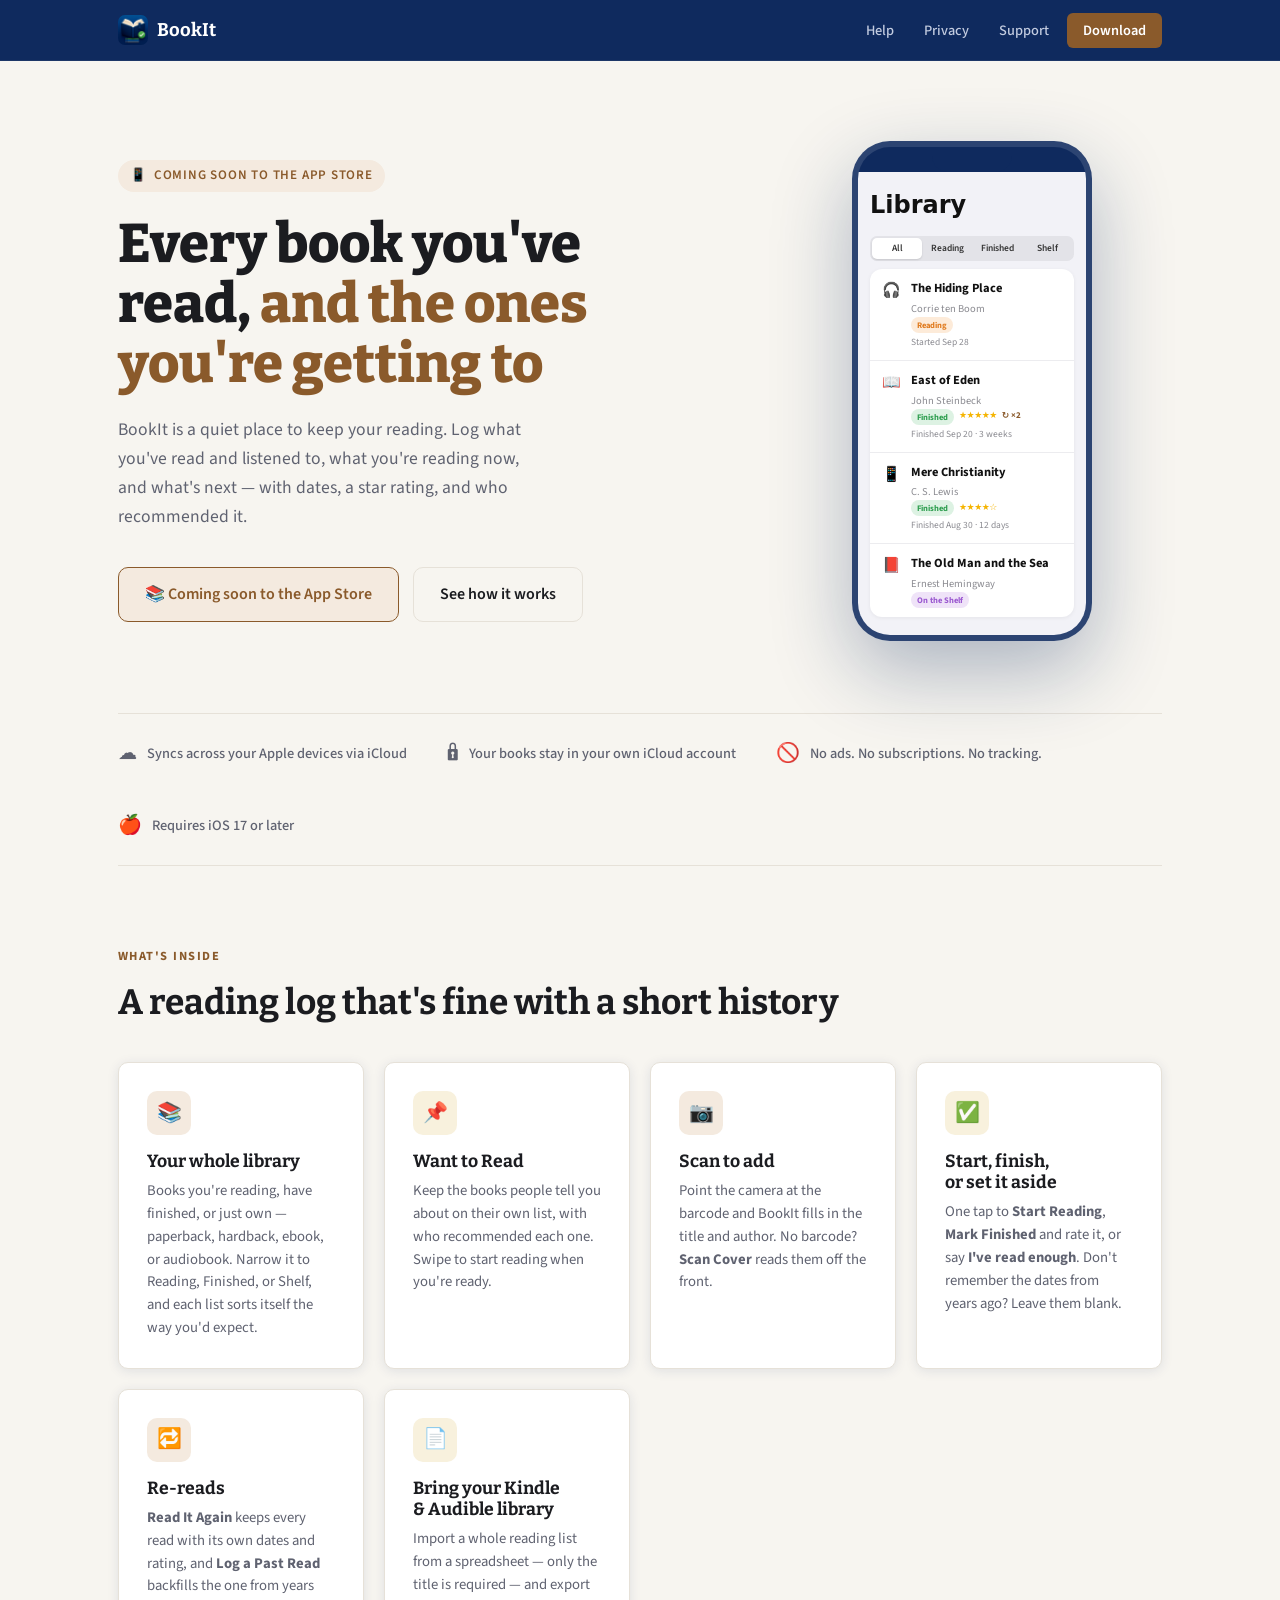
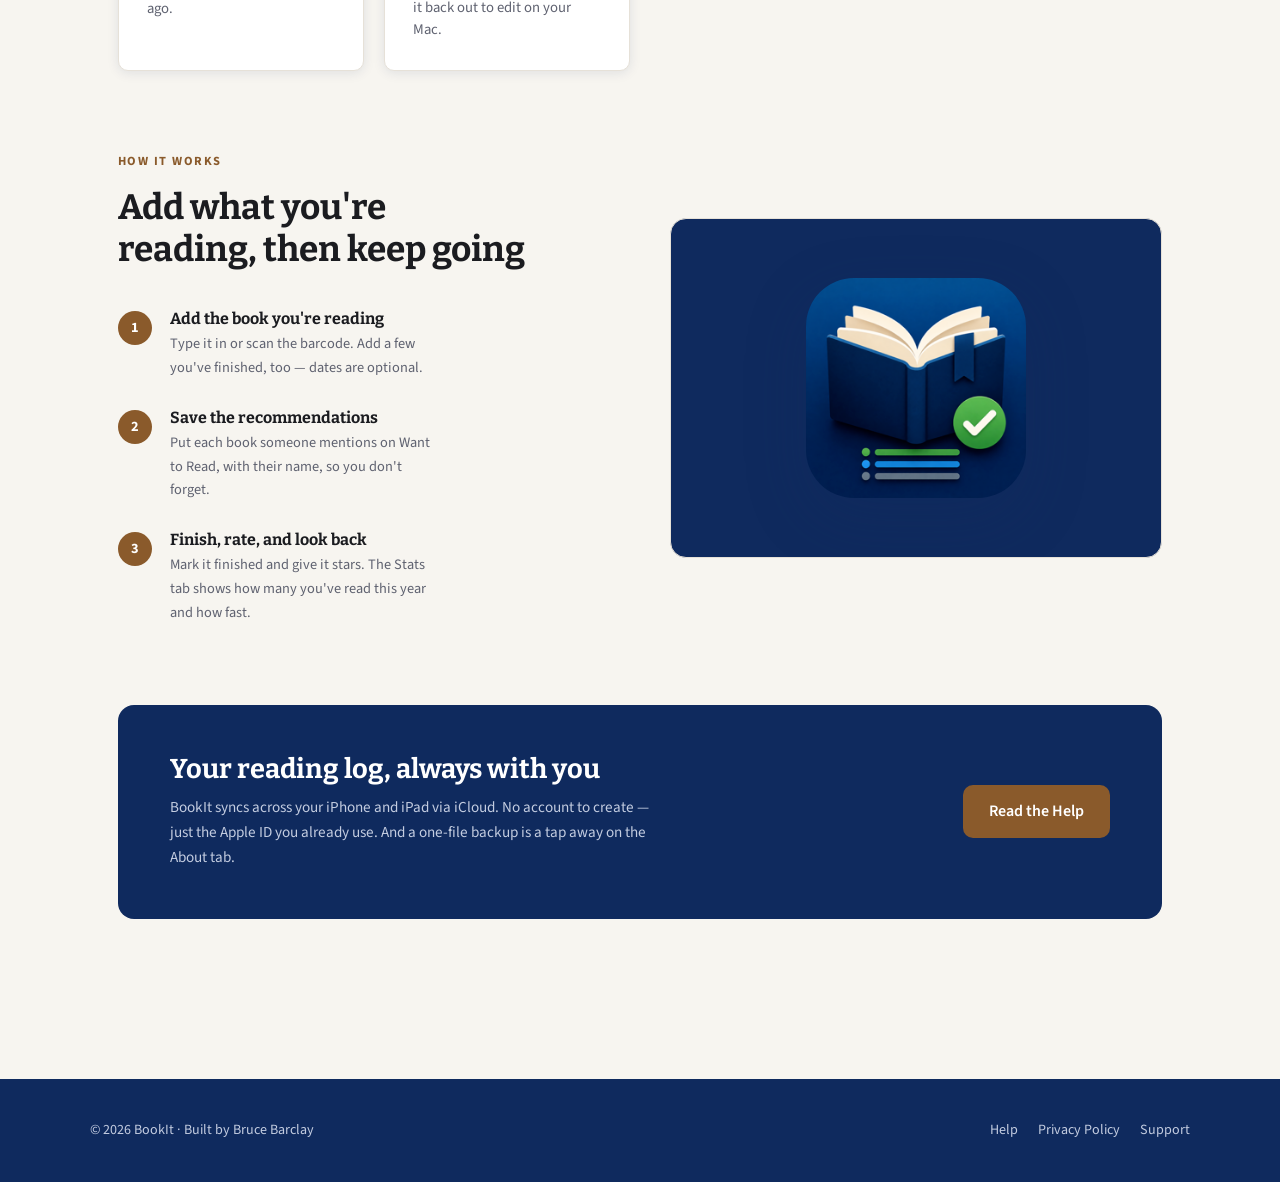
==== index.html @ 01c16d28 "Initial commit" ====
<!DOCTYPE html>
<html lang="en">
<head>
<meta charset="UTF-8">
<meta name="viewport" content="width=device-width, initial-scale=1.0">
<title>BookIt</title>
<meta name="description" content="A personal reading log. Keep track of the books you've read, are reading, listened to, or want to get to — with dates, star ratings, re-reads, and who recommended each one.">
<link rel="icon" type="image/png" href="images/favicon.png">
<link rel="apple-touch-icon" href="images/apple-touch-icon.png">
<link rel="stylesheet" href="style.css">
<style>
/* ── Hero ── */
.hero {
  display: grid;
  grid-template-columns: 1fr 380px;
  gap: 60px;
  align-items: center;
  padding: 80px 0 72px;
}

.hero-tag {
  display: inline-flex;
  align-items: center;
  gap: 7px;
  background: var(--ember-pale);
  color: var(--ember);
  font-size: .82rem;
  font-weight: 600;
  letter-spacing: .06em;
  text-transform: uppercase;
  padding: 5px 12px;
  border-radius: 20px;
  margin-bottom: 22px;
}

.hero h1 {
  font-size: clamp(2.2rem, 4.5vw, 3.4rem);
  font-weight: 800;
  line-height: 1.1;
  margin-bottom: 22px;
  color: var(--ink);
}

.hero h1 em {
  font-style: normal;
  color: var(--ember);
}

.hero-sub {
  font-size: 1.1rem;
  color: var(--ink-muted);
  max-width: 46ch;
  margin-bottom: 36px;
}

.hero-actions {
  display: flex;
  gap: 14px;
  flex-wrap: wrap;
  align-items: center;
}

.btn-soon {
  background: var(--ember-pale);
  color: var(--ember);
  border: 1.5px solid var(--ember);
  cursor: default;
}
.btn-soon:hover { transform: none; box-shadow: none; }

.hero-phone {
  position: relative;
  display: flex;
  justify-content: center;
}

.phone-frame {
  width: 240px;
  background: var(--nav-bg);
  border-radius: 38px;
  border: 6px solid rgba(255,255,255,.12);
  box-shadow: 0 30px 80px rgba(15,42,94,.32), 0 0 0 1px rgba(255,255,255,.04);
  position: relative;
  overflow: hidden;
  display: flex;
  flex-direction: column;
}

.phone-notch {
  width: 80px;
  height: 26px;
  background: var(--nav-bg);
  border-radius: 0 0 16px 16px;
  align-self: center;
  margin-top: -1px;
  flex-shrink: 0;
  position: relative;
  z-index: 2;
}

/* The mock screen is always light, like the app in light mode. */
.phone-screen {
  flex: 1;
  background: #F2F2F7;
  padding: 14px 12px 18px;
  overflow: hidden;
}

.mock-title {
  font-family: system-ui, sans-serif;
  font-size: 24px;
  font-weight: 800;
  color: #111;
  margin-bottom: 10px;
}

.mock-list {
  background: white;
  border-radius: 12px;
  box-shadow: 0 1px 4px rgba(0,0,0,.06);
  overflow: hidden;
}

.mock-row {
  display: flex;
  gap: 9px;
  padding: 9px 10px;
  border-bottom: 1px solid #ECECEF;
  align-items: center;
}
.mock-row:last-child { border-bottom: none; }

.mock-thumb {
  width: 34px; height: 34px;
  border-radius: 7px;
  flex-shrink: 0;
  display: grid;
  place-items: center;
  font-size: 17px;
}
.thumb-a { background: linear-gradient(135deg, #7A3A1A, #C4672A); }
.thumb-b { background: linear-gradient(135deg, #B07A2A, #E8B860); }
.thumb-c { background: linear-gradient(135deg, #4A2412, #8E4A22); }

.mock-body { flex: 1; min-width: 0; }
.mock-top {
  display: flex;
  align-items: center;
  gap: 5px;
}
.mock-meat {
  font-size: 12.5px;
  font-weight: 700;
  color: #111;
  white-space: nowrap;
}
.mock-pill {
  font-size: 8.5px;
  font-weight: 700;
  padding: 1px 6px;
  border-radius: 8px;
}
.pill-reading  { background: #FDEBD9; color: #E07B1F; }
.pill-finished { background: #DDF2E3; color: #2E9E4F; }
.pill-shelf    { background: #EFE3F8; color: #9B59D0; }
.mock-stars {
  font-size: 9px;
  color: #F5B400;
  letter-spacing: -.5px;
  white-space: nowrap;
}
.mock-tag {
  font-size: 9px;
  font-weight: 700;
  color: #8A5A2B;
  white-space: nowrap;
}
.mock-icon {
  width: 22px;
  flex-shrink: 0;
  font-size: 15px;
  text-align: center;
  align-self: flex-start;
  padding-top: 1px;
}
.mock-seg {
  display: flex;
  background: #E3E3E8;
  border-radius: 7px;
  padding: 2px;
  margin-bottom: 8px;
}
.mock-seg span {
  flex: 1;
  text-align: center;
  font-size: 9.5px;
  font-weight: 600;
  color: #333;
  padding: 3px 0;
  border-radius: 5px;
}
.mock-seg .on { background: #fff; box-shadow: 0 1px 2px rgba(0,0,0,.12); }
.mock-sub {
  font-size: 10.5px;
  color: #8A8A90;
  margin-top: 1px;
  white-space: nowrap;
  overflow: hidden;
  text-overflow: ellipsis;
}
.mock-meta {
  font-size: 9.5px;
  color: #8A8A90;
  margin-top: 2px;
  white-space: nowrap;
  overflow: hidden;
  text-overflow: ellipsis;
}

/* ── Trust bar ── */
.trust-bar {
  border-top: 1px solid var(--border);
  border-bottom: 1px solid var(--border);
  padding: 24px 0;
  display: flex;
  gap: 40px;
  flex-wrap: wrap;
  align-items: center;
}
.trust-item {
  display: flex;
  align-items: center;
  gap: 10px;
  font-size: .9rem;
  color: var(--ink-muted);
  font-weight: 500;
}
.trust-icon { font-size: 1.2rem; }

/* ── Features ── */
.features { padding: 80px 0 0; }
.features-grid {
  display: grid;
  grid-template-columns: repeat(auto-fit, minmax(240px, 1fr));
  gap: 20px;
}
.feature-card {
  background: var(--surface);
  border: 1px solid var(--border);
  border-radius: var(--radius);
  padding: 28px;
  box-shadow: var(--shadow);
}
.feature-icon {
  width: 44px; height: 44px;
  border-radius: 10px;
  display: grid;
  place-items: center;
  font-size: 1.25rem;
  margin-bottom: 16px;
}
.icon-ember { background: var(--ember-pale); }
.icon-flame { background: var(--flame-light); }

.feature-card h3 {
  font-size: 1.1rem;
  margin-bottom: 8px;
}
.feature-card p {
  font-size: .92rem;
  color: var(--ink-muted);
  line-height: 1.55;
}

/* ── How it works ── */
.how {
  padding: 80px 0 0;
  display: grid;
  grid-template-columns: 1fr 1fr;
  gap: 60px;
  align-items: center;
}
.how-steps { display: flex; flex-direction: column; gap: 28px; }
.step {
  display: flex;
  gap: 18px;
  align-items: flex-start;
}
.step-num {
  width: 34px; height: 34px;
  border-radius: 50%;
  background: var(--ember);
  color: white;
  font-weight: 700;
  font-size: .9rem;
  display: grid;
  place-items: center;
  flex-shrink: 0;
  margin-top: 2px;
}
.step-body h4 { font-size: 1rem; margin-bottom: 4px; }
.step-body p  { font-size: .9rem; color: var(--ink-muted); max-width: 38ch; }

.how-visual {
  background: var(--char-deep);
  border-radius: 16px;
  height: 340px;
  display: grid;
  place-items: center;
  border: 1px solid var(--border);
  overflow: hidden;
}
.how-visual img {
  width: 220px;
  height: 220px;
  border-radius: 48px;
  box-shadow: 0 20px 60px rgba(15,42,94,.30);
}

/* ── iCloud band ── */
.icloud-band {
  margin-top: 80px;
  background: var(--char-deep);
  border-radius: 16px;
  padding: 48px 52px;
  display: flex;
  gap: 40px;
  align-items: center;
  justify-content: space-between;
  flex-wrap: wrap;
}
.icloud-band h2 {
  color: white;
  font-size: 1.7rem;
  margin-bottom: 10px;
}
.icloud-band p {
  color: #C3CCE0;
  font-size: .95rem;
}
.icloud-band .btn-primary { white-space: nowrap; }

/* ── Responsive ── */
@media (max-width: 760px) {
  .hero { grid-template-columns: 1fr; padding-top: 56px; }
  .hero-phone { display: none; }
  .how { grid-template-columns: 1fr; }
  .how-visual { display: none; }
  .icloud-band { padding: 32px 24px; }
}
</style>
</head>
<body>

<nav class="site-nav" aria-label="Site navigation">
  <div class="nav-inner">
    <a href="index.html" class="nav-logo">
      <img src="images/icon.png" alt="" class="nav-logo-icon">
      BookIt
    </a>
    <ul class="nav-links">
      <li><a href="help.html">Help</a></li>
      <li><a href="privacy.html">Privacy</a></li>
      <li><a href="support.html">Support</a></li>
      <li><a href="#download" class="nav-cta">Download</a></li>
    </ul>
  </div>
</nav>

<main>
<div class="page-content">

  <!-- Hero -->
  <section class="hero">
    <div class="hero-copy">
      <div class="hero-tag">
        <span>📱</span> Coming soon to the App Store
      </div>
      <h1>Every book you've read, <em>and the ones you're getting to</em></h1>
      <p class="hero-sub">BookIt is a quiet place to keep your reading. Log what you've read and listened to, what you're reading now, and what's next — with dates, a star rating, and who recommended it.</p>
      <div class="hero-actions" id="download">
        <!-- TODO at release: swap for the real App Store link, like PrayIt's
             <a href="https://apps.apple.com/us/app/bookit/id…" class="btn btn-primary" target="_blank" rel="noopener">⬇ Download on the App Store</a> -->
        <span class="btn btn-soon" aria-label="BookIt is coming soon to the App Store">📚 Coming soon to the App Store</span>
        <a href="help.html" class="btn btn-ghost">See how it works</a>
      </div>
    </div>

    <div class="hero-phone" aria-hidden="true">
      <div class="phone-frame">
        <div class="phone-notch"></div>
        <div class="phone-screen">
          <div class="mock-title">Library</div>
          <div class="mock-seg"><span class="on">All</span><span>Reading</span><span>Finished</span><span>Shelf</span></div>
          <div class="mock-list">
            <div class="mock-row">
              <div class="mock-icon">🎧</div>
              <div class="mock-body">
                <div class="mock-meat">The Hiding Place</div>
                <div class="mock-sub">Corrie ten Boom</div>
                <div class="mock-top"><span class="mock-pill pill-reading">Reading</span></div>
                <div class="mock-meta">Started Sep 28</div>
              </div>
            </div>
            <div class="mock-row">
              <div class="mock-icon">📖</div>
              <div class="mock-body">
                <div class="mock-meat">East of Eden</div>
                <div class="mock-sub">John Steinbeck</div>
                <div class="mock-top"><span class="mock-pill pill-finished">Finished</span><span class="mock-stars">★★★★★</span><span class="mock-tag">↻ ×2</span></div>
                <div class="mock-meta">Finished Sep 20 · 3 weeks</div>
              </div>
            </div>
            <div class="mock-row">
              <div class="mock-icon">📱</div>
              <div class="mock-body">
                <div class="mock-meat">Mere Christianity</div>
                <div class="mock-sub">C. S. Lewis</div>
                <div class="mock-top"><span class="mock-pill pill-finished">Finished</span><span class="mock-stars">★★★★☆</span></div>
                <div class="mock-meta">Finished Aug 30 · 12 days</div>
              </div>
            </div>
            <div class="mock-row">
              <div class="mock-icon">📕</div>
              <div class="mock-body">
                <div class="mock-meat">The Old Man and the Sea</div>
                <div class="mock-sub">Ernest Hemingway</div>
                <div class="mock-top"><span class="mock-pill pill-shelf">On the Shelf</span></div>
              </div>
            </div>
          </div>
        </div>
      </div>
    </div>
  </section>

  <!-- Trust bar -->
  <div class="trust-bar">
    <div class="trust-item"><span class="trust-icon">☁️</span> Syncs across your Apple devices via iCloud</div>
    <div class="trust-item"><span class="trust-icon">🔒</span> Your books stay in your own iCloud account</div>
    <div class="trust-item"><span class="trust-icon">🚫</span> No ads. No subscriptions. No tracking.</div>
    <div class="trust-item"><span class="trust-icon">🍎</span> Requires iOS 17 or later</div>
  </div>

  <!-- Features -->
  <section class="features">
    <p class="eyebrow">What's inside</p>
    <h2 class="section-title">A reading log that's fine with a short history</h2>
    <div class="features-grid">
      <div class="feature-card">
        <div class="feature-icon icon-ember">📚</div>
        <h3>Your whole library</h3>
        <p>Books you're reading, have finished, or just own — paperback, hardback, ebook, or audiobook. Narrow it to Reading, Finished, or Shelf, and each list sorts itself the way you'd expect.</p>
      </div>
      <div class="feature-card">
        <div class="feature-icon icon-flame">📌</div>
        <h3>Want to Read</h3>
        <p>Keep the books people tell you about on their own list, with who recommended each one. Swipe to start reading when you're ready.</p>
      </div>
      <div class="feature-card">
        <div class="feature-icon icon-ember">📷</div>
        <h3>Scan to add</h3>
        <p>Point the camera at the barcode and BookIt fills in the title and author. No barcode? <strong>Scan Cover</strong> reads them off the front.</p>
      </div>
      <div class="feature-card">
        <div class="feature-icon icon-flame">✅</div>
        <h3>Start, finish, or set it aside</h3>
        <p>One tap to <strong>Start Reading</strong>, <strong>Mark Finished</strong> and rate it, or say <strong>I've read enough</strong>. Don't remember the dates from years ago? Leave them blank.</p>
      </div>
      <div class="feature-card">
        <div class="feature-icon icon-ember">🔁</div>
        <h3>Re-reads</h3>
        <p><strong>Read It Again</strong> keeps every read with its own dates and rating, and <strong>Log a Past Read</strong> backfills the one from years ago.</p>
      </div>
      <div class="feature-card">
        <div class="feature-icon icon-flame">📄</div>
        <h3>Bring your Kindle &amp; Audible library</h3>
        <p>Import a whole reading list from a spreadsheet — only the title is required — and export it back out to edit on your Mac.</p>
      </div>
    </div>
  </section>

  <!-- How it works -->
  <section class="how">
    <div>
      <p class="eyebrow">How it works</p>
      <h2 class="section-title">Add what you're reading, then keep going</h2>
      <div class="how-steps">
        <div class="step">
          <div class="step-num">1</div>
          <div class="step-body">
            <h4>Add the book you're reading</h4>
            <p>Type it in or scan the barcode. Add a few you've finished, too — dates are optional.</p>
          </div>
        </div>
        <div class="step">
          <div class="step-num">2</div>
          <div class="step-body">
            <h4>Save the recommendations</h4>
            <p>Put each book someone mentions on Want to Read, with their name, so you don't forget.</p>
          </div>
        </div>
        <div class="step">
          <div class="step-num">3</div>
          <div class="step-body">
            <h4>Finish, rate, and look back</h4>
            <p>Mark it finished and give it stars. The Stats tab shows how many you've read this year and how fast.</p>
          </div>
        </div>
      </div>
    </div>
    <div class="how-visual" aria-hidden="true"><img src="images/icon.png" alt=""></div>
  </section>

  <!-- iCloud band -->
  <div class="icloud-band">
    <div>
      <h2>Your reading log, always with you</h2>
      <p>BookIt syncs across your iPhone and iPad via iCloud. No account to create — just the Apple ID you already use. And a one-file backup is a tap away on the About tab.</p>
    </div>
    <a href="help.html" class="btn btn-primary">Read the Help</a>
  </div>

</div>
</main>

<footer class="site-footer">
  <div class="footer-inner">
    <span>© 2026 BookIt · Built by Bruce Barclay</span>
    <ul class="footer-links">
      <li><a href="help.html">Help</a></li>
      <li><a href="privacy.html">Privacy Policy</a></li>
      <li><a href="support.html">Support</a></li>
    </ul>
  </div>
</footer>

</body>
</html>
---- style.css ----
/* BookIt — shared stylesheet
   Same layout system as the GrillIt / PrayIt / RememberIt sites; colors from the BookIt icon
   (navy cover, cream pages) plus the app's brown accent. */

@import url('https://fonts.googleapis.com/css2?family=Bitter:ital,wght@0,500;0,700;0,800;1,500&family=Source+Sans+3:wght@400;500;600;700&display=swap');

/* ── Tokens ── */
:root {
  --ink:         #1B1C20;
  --ink-muted:   #5F6270;
  --char-deep:   #0F2A5E;   /* icon background (navy cover) */
  --ember:       #8A5A2B;   /* app accent (brown) */
  --ember-pale:  #F4EADF;
  --flame:       #C9A54A;   /* page-edge gold */
  --flame-light: #F8F1DD;
  --ground:      #F7F5F0;
  --surface:     #FFFFFF;
  --border:      #E6E1D8;
  --nav-bg:      #0F2A5E;
  --nav-text:    #C3CCE0;
  --radius:      10px;
  --shadow:      0 2px 12px rgba(15,42,94,.10);
}

@media (prefers-color-scheme: dark) {
  :root:not([data-theme="light"]) {
    --ink:         #EEF0F5;
    --ink-muted:   #A3A9B8;
    --char-deep:   #0A1A3C;
    --ember:       #D29A62;
    --ember-pale:  #2E2216;
    --flame:       #E0C06A;
    --flame-light: #2A2614;
    --ground:      #0D1220;
    --surface:     #161D2E;
    --border:      #273049;
    --nav-bg:      #08122A;
    --nav-text:    #9AA6C0;
    --shadow:      0 2px 16px rgba(0,0,0,.45);
  }
}

:root[data-theme="dark"] {
  --ink:         #EEF0F5;
  --ink-muted:   #A3A9B8;
  --char-deep:   #0A1A3C;
  --ember:       #D29A62;
  --ember-pale:  #2E2216;
  --flame:       #E0C06A;
  --flame-light: #2A2614;
  --ground:      #0D1220;
  --surface:     #161D2E;
  --border:      #273049;
  --nav-bg:      #08122A;
  --nav-text:    #9AA6C0;
  --shadow:      0 2px 16px rgba(0,0,0,.45);
}

/* ── Reset & Base ── */
*, *::before, *::after { box-sizing: border-box; margin: 0; padding: 0; }

html { scroll-behavior: smooth; }

body {
  font-family: 'Source Sans 3', system-ui, sans-serif;
  font-size: 17px;
  line-height: 1.65;
  color: var(--ink);
  background: var(--ground);
  -webkit-font-smoothing: antialiased;
}

h1, h2, h3, h4 {
  font-family: 'Bitter', Georgia, serif;
  font-weight: 700;
  line-height: 1.2;
  text-wrap: balance;
  color: var(--ink);
}

a { color: var(--ember); text-decoration: none; }
a:hover { text-decoration: underline; }
a:focus-visible { outline: 2px solid var(--flame); outline-offset: 3px; border-radius: 2px; }

p { max-width: 62ch; }
p + p { margin-top: .9em; }

/* ── Nav ── */
.site-nav {
  position: sticky;
  top: 0;
  z-index: 100;
  background: var(--nav-bg);
  border-bottom: 1px solid rgba(255,255,255,.06);
}

.nav-inner {
  max-width: 1100px;
  margin: 0 auto;
  padding: 0 28px;
  height: 60px;
  display: flex;
  align-items: center;
  justify-content: space-between;
  gap: 24px;
}

.nav-logo {
  font-family: 'Bitter', serif;
  font-size: 1.15rem;
  font-weight: 700;
  color: #FFFFFF;
  display: flex;
  align-items: center;
  gap: 9px;
  text-decoration: none;
}
.nav-logo:hover { text-decoration: none; }

.nav-logo-icon {
  width: 30px; height: 30px;
  border-radius: 7px;
  display: block;
}

.nav-links {
  display: flex;
  align-items: center;
  gap: 6px;
  list-style: none;
}

.nav-links a {
  color: var(--nav-text);
  font-size: .9rem;
  font-weight: 500;
  padding: 6px 12px;
  border-radius: 6px;
  transition: color .15s, background .15s;
  text-decoration: none;
}
.nav-links a:hover,
.nav-links a[aria-current="page"] {
  color: #FFFFFF;
  background: rgba(255,255,255,.08);
}

.nav-cta {
  background: var(--ember) !important;
  color: #fff !important;
  font-weight: 600 !important;
  padding: 7px 16px !important;
}
.nav-cta:hover { background: #6E4620 !important; }

/* ── Page wrapper ── */
.page-content {
  max-width: 1100px;
  margin: 0 auto;
  padding: 0 28px 80px;
}

/* ── Buttons ── */
.btn {
  display: inline-flex;
  align-items: center;
  gap: 8px;
  padding: 13px 26px;
  border-radius: 10px;
  font-family: 'Source Sans 3', sans-serif;
  font-size: 1rem;
  font-weight: 600;
  cursor: pointer;
  border: none;
  text-decoration: none;
  transition: transform .12s, box-shadow .12s;
}
.btn:hover { transform: translateY(-1px); box-shadow: 0 4px 14px rgba(0,0,0,.18); text-decoration: none; }
.btn:active { transform: none; }

.btn-primary {
  background: var(--ember);
  color: #fff;
}
.btn-ghost {
  background: transparent;
  color: var(--ink);
  border: 1.5px solid var(--border);
}
.btn-ghost:hover { background: var(--ember-pale); }

/* ── Footer ── */
.site-footer {
  background: var(--nav-bg);
  color: var(--nav-text);
  padding: 40px 28px;
  margin-top: 80px;
  font-size: .88rem;
}

.footer-inner {
  max-width: 1100px;
  margin: 0 auto;
  display: flex;
  justify-content: space-between;
  align-items: center;
  flex-wrap: wrap;
  gap: 16px;
}

.footer-links {
  display: flex;
  gap: 20px;
  list-style: none;
}
.footer-links a {
  color: var(--nav-text);
  font-size: .88rem;
}
.footer-links a:hover { color: #fff; }

/* ── Utilities ── */
.eyebrow {
  font-family: 'Source Sans 3', sans-serif;
  font-size: .78rem;
  font-weight: 700;
  letter-spacing: .12em;
  text-transform: uppercase;
  color: var(--ember);
}

.section-title {
  font-size: clamp(1.6rem, 3vw, 2.2rem);
  margin-top: .4em;
  margin-bottom: 1.1em;
}

.card {
  background: var(--surface);
  border: 1px solid var(--border);
  border-radius: var(--radius);
  padding: 28px;
  box-shadow: var(--shadow);
}

/* ── Responsive nav ── */
@media (max-width: 640px) {
  .nav-links li:not(:last-child) { display: none; }
  .nav-inner { padding: 0 16px; }
  .page-content { padding: 0 16px 60px; }
}
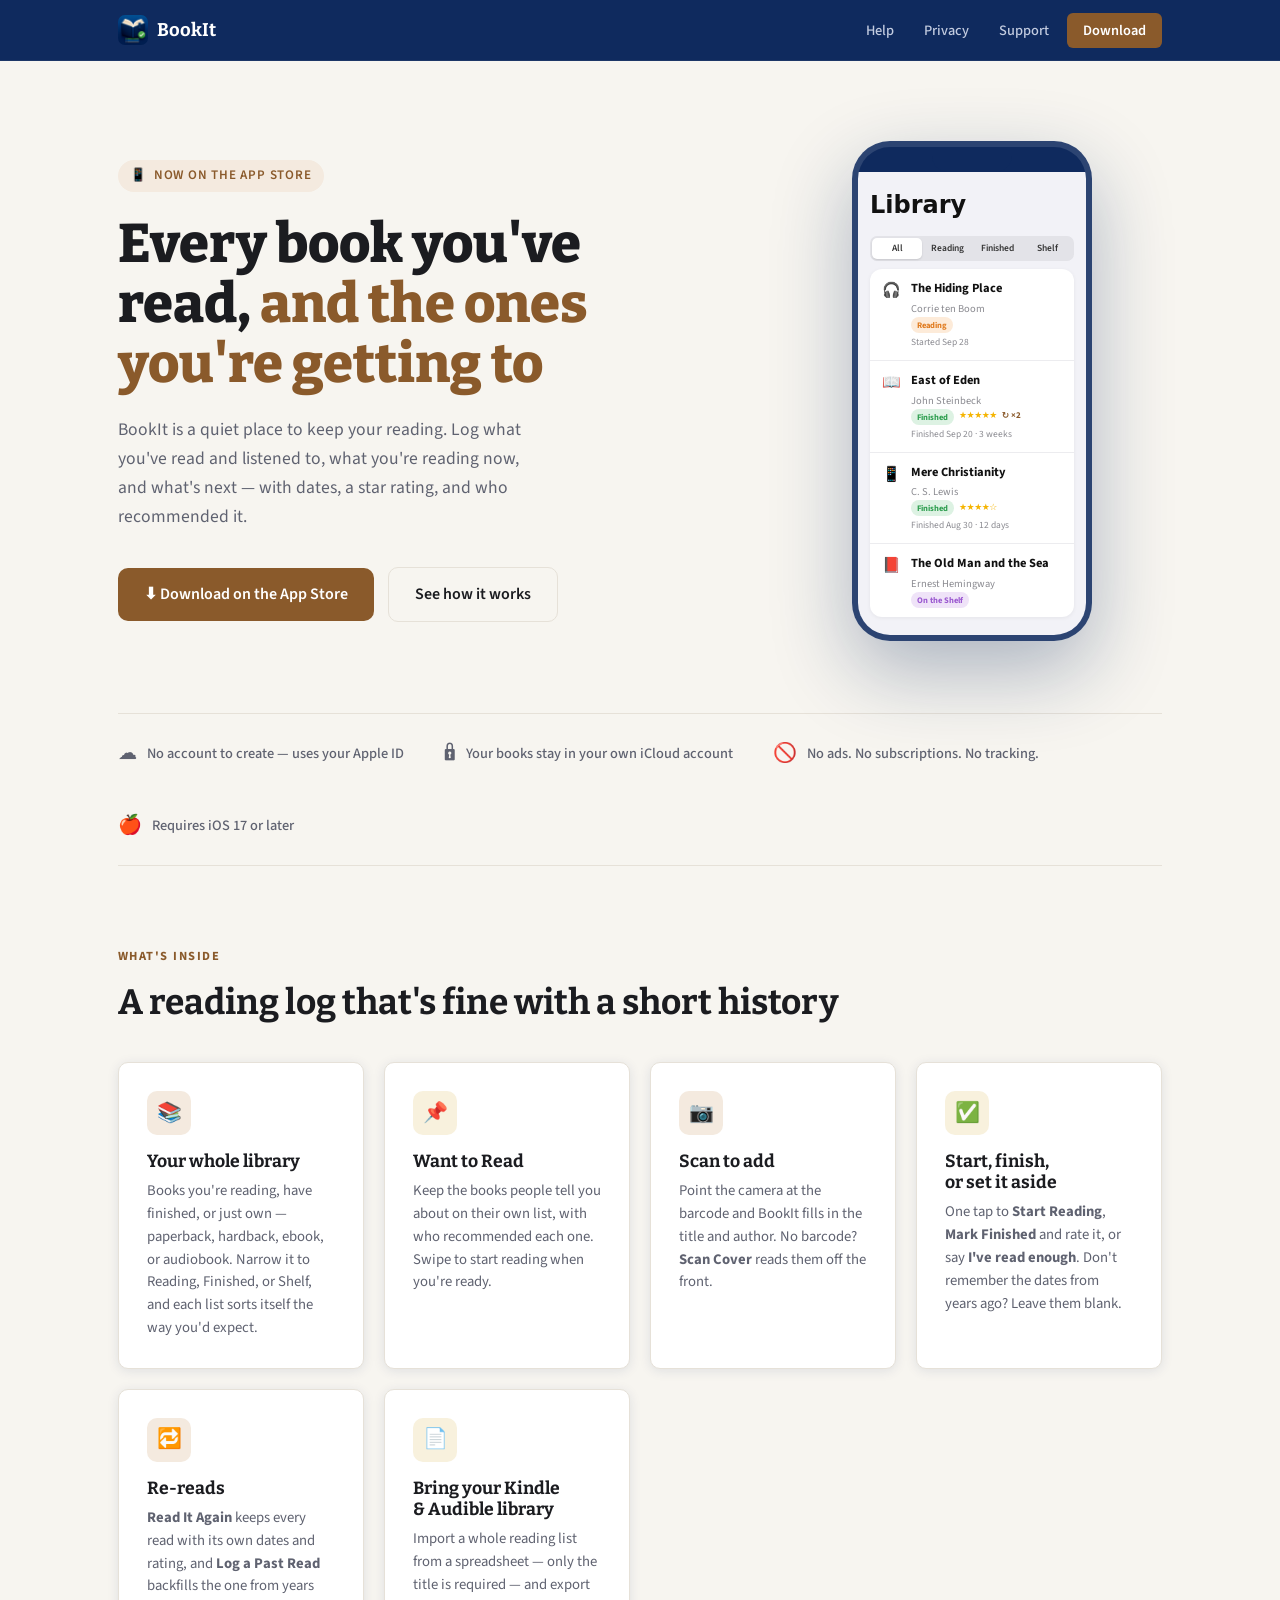
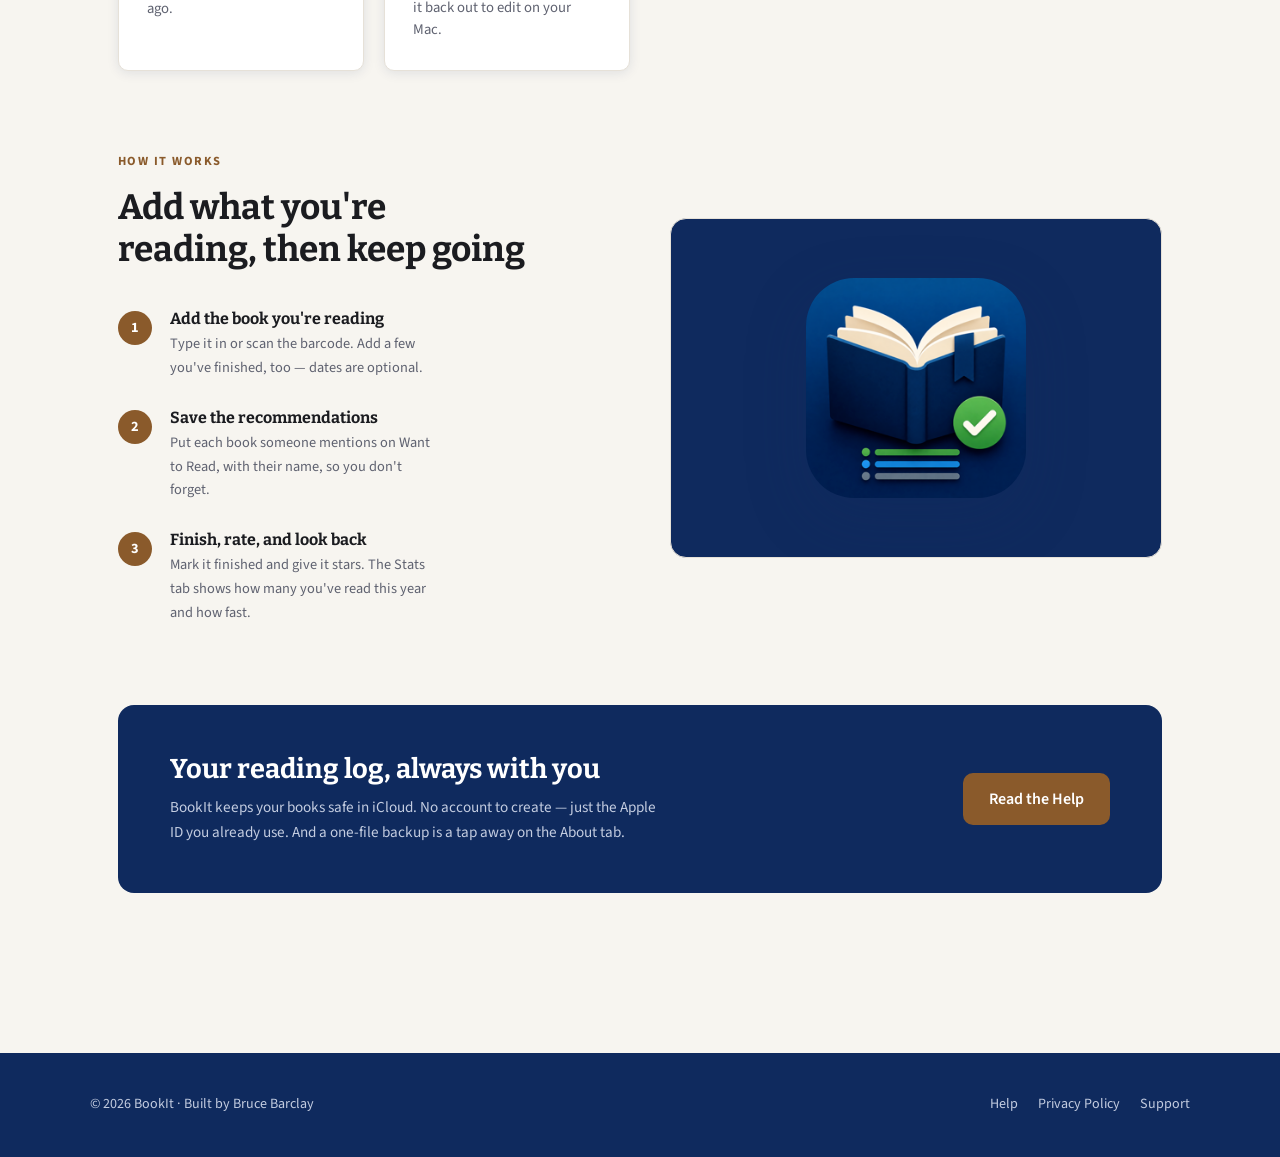
==== commit 652ec3cf: "Updated website" ====
--- a/index.html
+++ b/index.html
@@ -374,14 +374,12 @@
   <section class="hero">
     <div class="hero-copy">
       <div class="hero-tag">
-        <span>📱</span> Coming soon to the App Store
+        <span>📱</span> Now on the App Store
       </div>
       <h1>Every book you've read, <em>and the ones you're getting to</em></h1>
       <p class="hero-sub">BookIt is a quiet place to keep your reading. Log what you've read and listened to, what you're reading now, and what's next — with dates, a star rating, and who recommended it.</p>
       <div class="hero-actions" id="download">
-        <!-- TODO at release: swap for the real App Store link, like PrayIt's
-             <a href="https://apps.apple.com/us/app/bookit/id…" class="btn btn-primary" target="_blank" rel="noopener">⬇ Download on the App Store</a> -->
-        <span class="btn btn-soon" aria-label="BookIt is coming soon to the App Store">📚 Coming soon to the App Store</span>
+        <a href="https://apps.apple.com/us/app/bookit-reading-log/id6808320162" class="btn btn-primary" target="_blank" rel="noopener">⬇ Download on the App Store</a>
         <a href="help.html" class="btn btn-ghost">See how it works</a>
       </div>
     </div>
@@ -436,7 +434,7 @@
 
   <!-- Trust bar -->
   <div class="trust-bar">
-    <div class="trust-item"><span class="trust-icon">☁️</span> Syncs across your Apple devices via iCloud</div>
+    <div class="trust-item"><span class="trust-icon">☁️</span> No account to create — uses your Apple ID</div>
     <div class="trust-item"><span class="trust-icon">🔒</span> Your books stay in your own iCloud account</div>
     <div class="trust-item"><span class="trust-icon">🚫</span> No ads. No subscriptions. No tracking.</div>
     <div class="trust-item"><span class="trust-icon">🍎</span> Requires iOS 17 or later</div>
@@ -516,7 +514,7 @@
   <div class="icloud-band">
     <div>
       <h2>Your reading log, always with you</h2>
-      <p>BookIt syncs across your iPhone and iPad via iCloud. No account to create — just the Apple ID you already use. And a one-file backup is a tap away on the About tab.</p>
+      <p>BookIt keeps your books safe in iCloud. No account to create — just the Apple ID you already use. And a one-file backup is a tap away on the About tab.</p>
     </div>
     <a href="help.html" class="btn btn-primary">Read the Help</a>
   </div>
